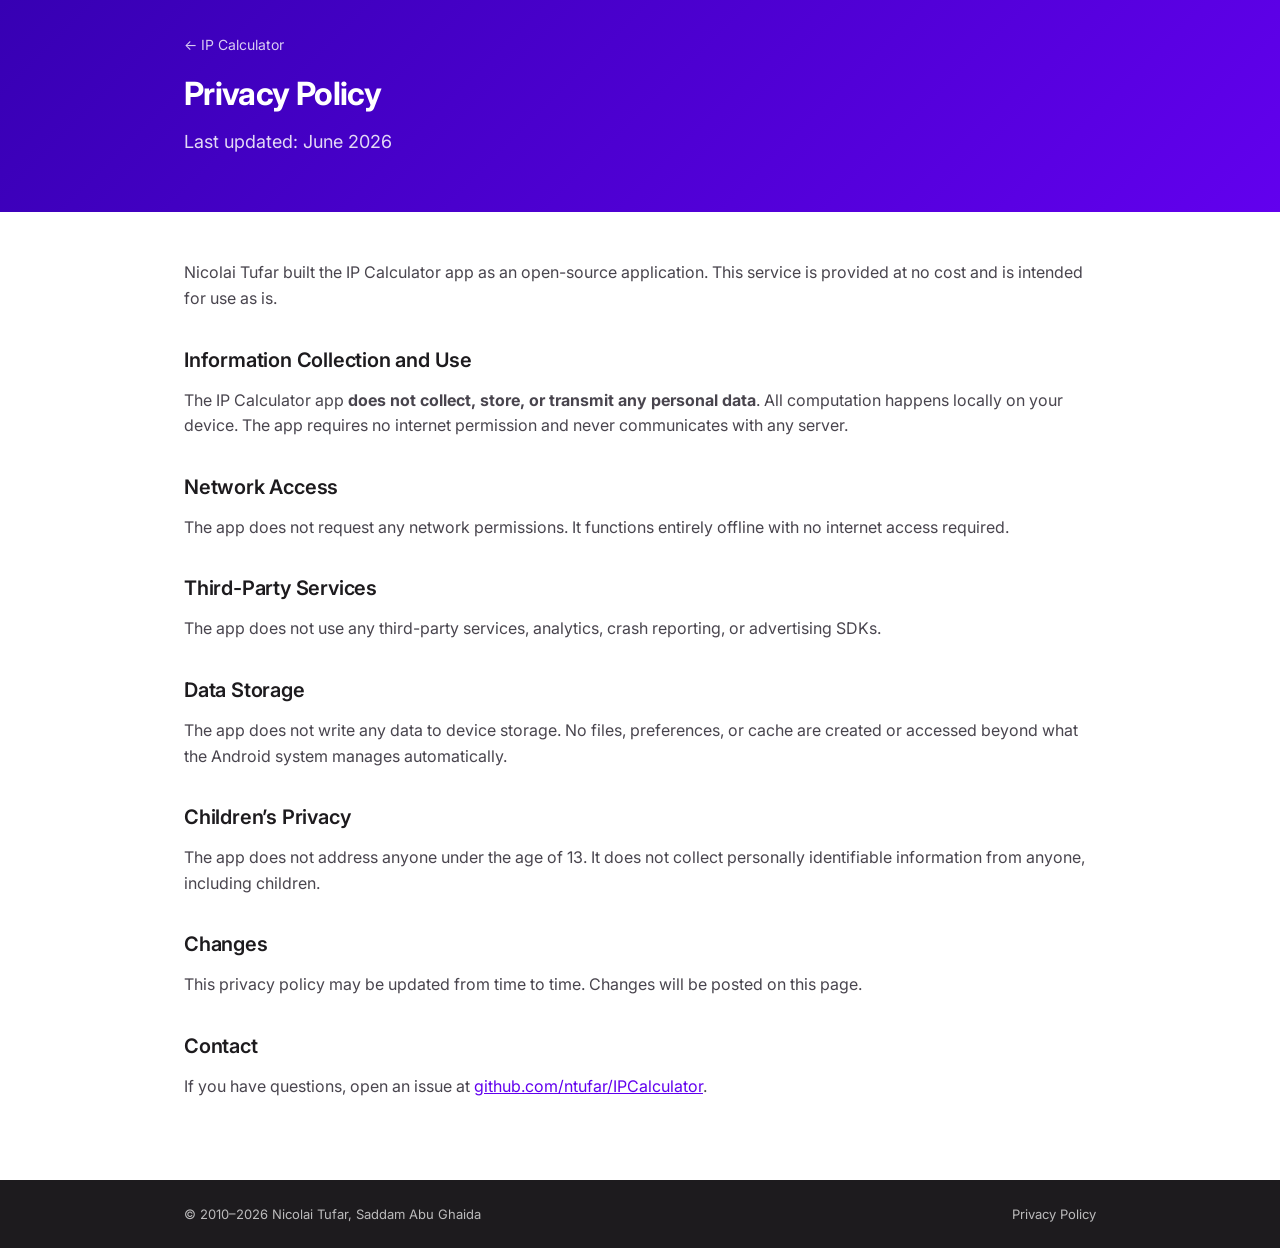
==== site/privacy.html @ 9dd293ca "Add landing page, privacy policy, and GitHub Pages CI/CD - Create site/ with index.html landing page" ====
<!DOCTYPE html>
<html lang="en">
<head>
    <meta charset="UTF-8" />
    <meta name="viewport" content="width=device-width, initial-scale=1.0" />
    <title>Privacy Policy &middot; IP Calculator for Android</title>
    <link rel="stylesheet" href="css/style.css" />
    <link rel="preconnect" href="https://fonts.googleapis.com" />
    <link rel="preconnect" href="https://fonts.gstatic.com" crossorigin />
    <link href="https://fonts.googleapis.com/css2?family=Inter:wght@400;500;600;700&display=swap" rel="stylesheet" />
</head>
<body>
    <header class="subpage">
        <div class="container">
            <a href="index.html" class="back">&larr; IP Calculator</a>
            <h1>Privacy Policy</h1>
            <p class="subtitle">Last updated: June 2026</p>
        </div>
    </header>

    <main>
        <section class="content">
            <div class="container prose">
                <p>Nicolai Tufar built the IP Calculator app as an open-source application. This service is provided at no cost and is intended for use as is.</p>

                <h2>Information Collection and Use</h2>
                <p>The IP Calculator app <strong>does not collect, store, or transmit any personal data</strong>. All computation happens locally on your device. The app requires no internet permission and never communicates with any server.</p>

                <h2>Network Access</h2>
                <p>The app does not request any network permissions. It functions entirely offline with no internet access required.</p>

                <h2>Third-Party Services</h2>
                <p>The app does not use any third-party services, analytics, crash reporting, or advertising SDKs.</p>

                <h2>Data Storage</h2>
                <p>The app does not write any data to device storage. No files, preferences, or cache are created or accessed beyond what the Android system manages automatically.</p>

                <h2>Children&rsquo;s Privacy</h2>
                <p>The app does not address anyone under the age of 13. It does not collect personally identifiable information from anyone, including children.</p>

                <h2>Changes</h2>
                <p>This privacy policy may be updated from time to time. Changes will be posted on this page.</p>

                <h2>Contact</h2>
                <p>If you have questions, open an issue at <a href="https://github.com/ntufar/IPCalculator">github.com/ntufar/IPCalculator</a>.</p>
            </div>
        </section>
    </main>

    <footer>
        <div class="container">
            <p>&copy; 2010&ndash;2026 Nicolai Tufar, Saddam Abu Ghaida</p>
            <nav>
                <a href="privacy.html">Privacy Policy</a>
            </nav>
        </div>
    </footer>
</body>
</html>
---- site/css/style.css ----
*,
*::before,
*::after {
    box-sizing: border-box;
    margin: 0;
    padding: 0;
}

:root {
    --purple-700: #3700b3;
    --purple-500: #6200ee;
    --purple-200: #bb86fc;
    --surface: #f5f0ff;
    --on-surface: #1d1b1e;
    --on-surface-variant: #49454e;
    --outline-variant: #cbc4cf;
    --white: #fff;
}

body {
    font-family: 'Inter', -apple-system, BlinkMacSystemFont, 'Segoe UI', Roboto, sans-serif;
    color: var(--on-surface);
    background: var(--white);
    line-height: 1.6;
}

.container {
    max-width: 960px;
    margin: 0 auto;
    padding: 0 24px;
}

/* Header */

header {
    background: linear-gradient(135deg, var(--purple-700), var(--purple-500));
    color: var(--white);
    padding: 72px 0 64px;
    text-align: center;
}

header.subpage {
    padding: 32px 0;
    text-align: left;
}

header h1 {
    font-size: 3rem;
    font-weight: 700;
    letter-spacing: -0.02em;
    margin-bottom: 8px;
}

.subpage h1 {
    font-size: 2rem;
}

.subtitle {
    font-size: 1.125rem;
    opacity: 0.85;
    margin-bottom: 24px;
}

.back {
    display: inline-block;
    color: var(--white);
    text-decoration: none;
    font-size: 0.875rem;
    opacity: 0.8;
    margin-bottom: 12px;
}

.back:hover {
    opacity: 1;
}

.play-badge img {
    height: 60px;
    filter: drop-shadow(0 2px 8px rgba(0,0,0,0.2));
}

/* Sections */

section {
    padding: 64px 0;
}

section h2 {
    font-size: 1.5rem;
    font-weight: 600;
    letter-spacing: -0.01em;
    margin-bottom: 24px;
    text-align: center;
}

.features {
    background: var(--surface);
}

.grid {
    display: grid;
    grid-template-columns: repeat(auto-fill, minmax(260px, 1fr));
    gap: 16px;
}

.card {
    background: var(--white);
    border: 1px solid var(--outline-variant);
    border-radius: 16px;
    padding: 24px;
    transition: box-shadow 0.2s, transform 0.2s;
}

.card:hover {
    box-shadow: 0 4px 20px rgba(98, 0, 238, 0.08);
    transform: translateY(-2px);
}

.card h3 {
    font-size: 1rem;
    font-weight: 600;
    margin-bottom: 8px;
}

.card p {
    font-size: 0.875rem;
    color: var(--on-surface-variant);
    line-height: 1.5;
}

.icon {
    width: 32px;
    height: 32px;
    margin-bottom: 16px;
    background: var(--purple-200);
    border-radius: 8px;
}

/* Screenshot */

.screenshot {
    text-align: center;
}

.screenshot p {
    max-width: 540px;
    margin: 0 auto 32px;
    color: var(--on-surface-variant);
}

.phone-frame {
    max-width: 320px;
    margin: 0 auto;
}

.phone-frame img {
    width: 100%;
    border-radius: 24px;
    box-shadow: 0 8px 40px rgba(0,0,0,0.12);
}

.placeholder-box {
    width: 100%;
    aspect-ratio: 9 / 19;
    background: var(--surface);
    border: 2px dashed var(--outline-variant);
    border-radius: 24px;
    display: flex;
    align-items: center;
    justify-content: center;
    color: var(--on-surface-variant);
    font-size: 0.875rem;
}

/* Open Source */

.open-source {
    background: var(--surface);
    text-align: center;
}

.open-source p {
    margin-bottom: 24px;
    color: var(--on-surface-variant);
}

.button {
    display: inline-block;
    background: var(--purple-500);
    color: var(--white);
    padding: 12px 32px;
    border-radius: 24px;
    text-decoration: none;
    font-weight: 600;
    font-size: 0.9375rem;
    transition: background 0.2s;
}

.button:hover {
    background: var(--purple-700);
}

/* Content page */

.content {
    padding: 48px 0 64px;
}

.prose h2 {
    text-align: left;
    font-size: 1.25rem;
    margin-top: 32px;
    margin-bottom: 12px;
}

.prose p {
    margin-bottom: 16px;
    color: var(--on-surface-variant);
}

.prose a {
    color: var(--purple-500);
}

/* Footer */

footer {
    background: #1d1b1e;
    color: rgba(255,255,255,0.7);
    padding: 24px 0;
    font-size: 0.8125rem;
}

footer .container {
    display: flex;
    justify-content: space-between;
    align-items: center;
    flex-wrap: wrap;
    gap: 8px;
}

footer a {
    color: rgba(255,255,255,0.7);
    text-decoration: none;
}

footer a:hover {
    color: var(--white);
}

nav {
    display: flex;
    gap: 16px;
}

/* Responsive */

@media (max-width: 640px) {
    header { padding: 48px 0 40px; }
    header h1 { font-size: 2rem; }
    .grid { grid-template-columns: 1fr; }
    section { padding: 40px 0; }
}
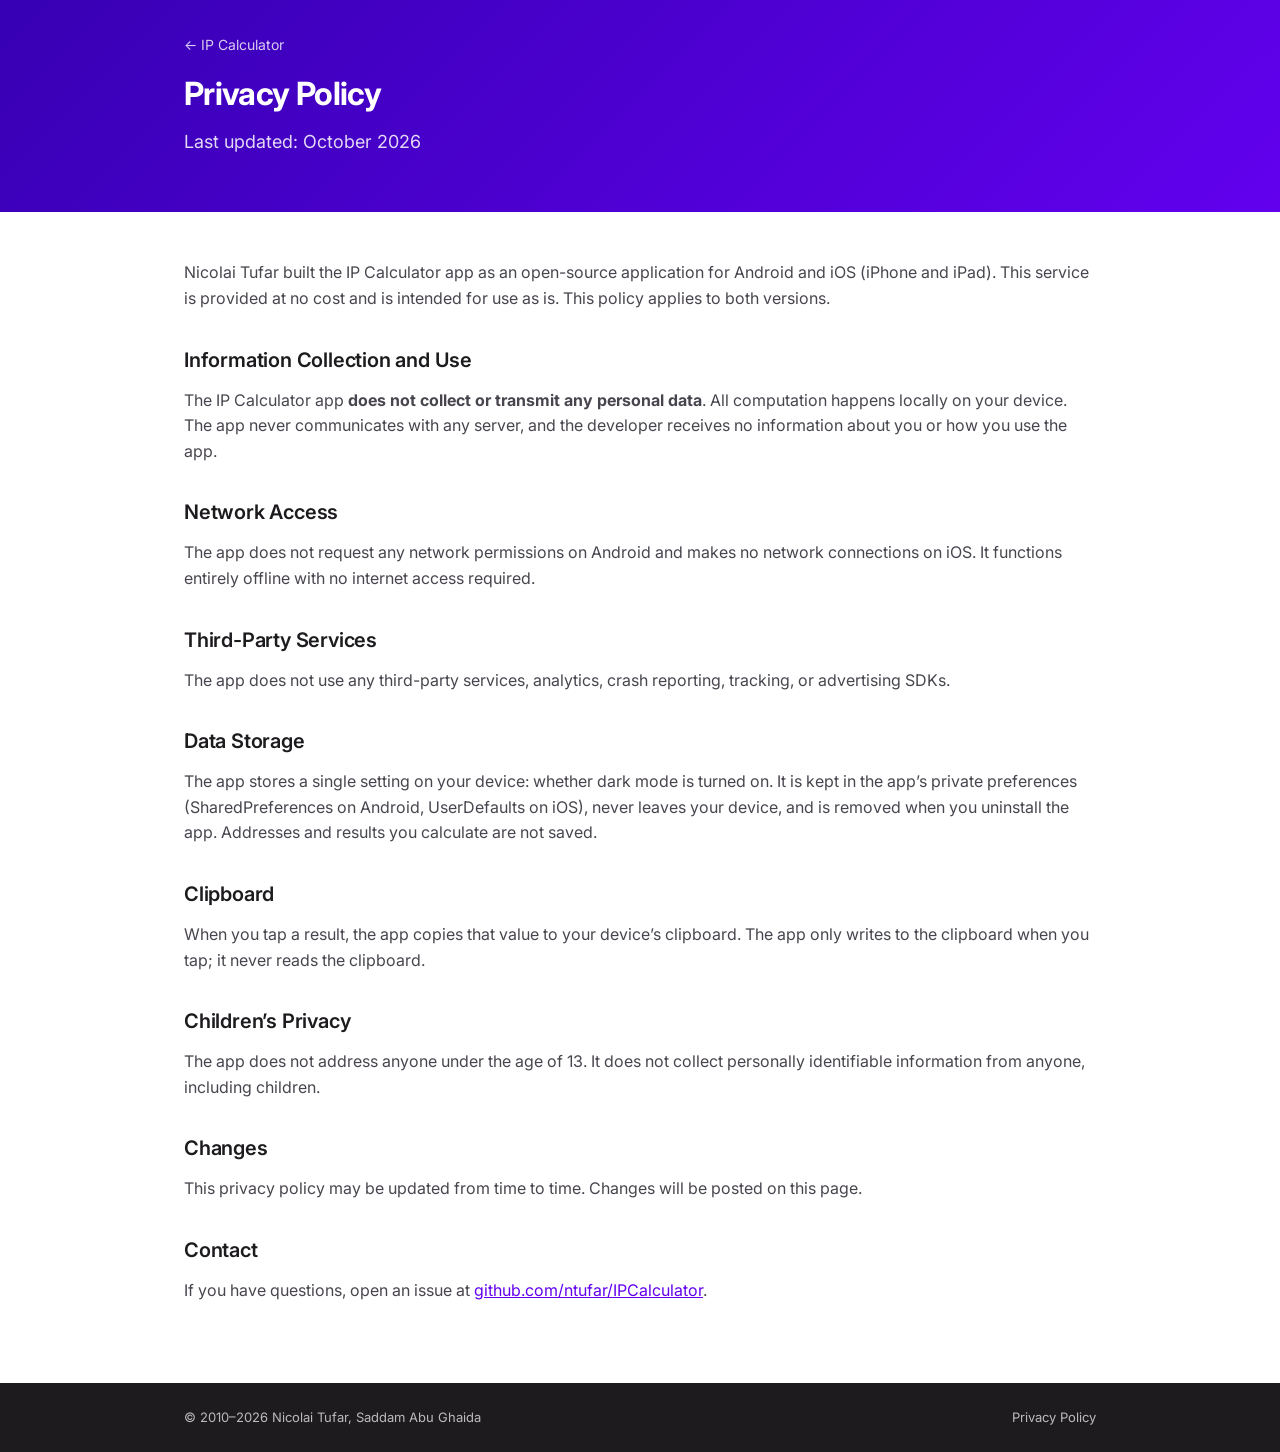
==== commit 3c1d925d: "Cover iOS in privacy policy, landing page and README Privacy policy now applies to Android and iOS a" ====
--- a/site/privacy.html
+++ b/site/privacy.html
@@ -3,7 +3,7 @@
 <head>
     <meta charset="UTF-8" />
     <meta name="viewport" content="width=device-width, initial-scale=1.0" />
-    <title>Privacy Policy &middot; IP Calculator for Android</title>
+    <title>Privacy Policy &middot; IP Calculator</title>
     <link rel="stylesheet" href="css/style.css" />
     <link rel="preconnect" href="https://fonts.googleapis.com" />
     <link rel="preconnect" href="https://fonts.gstatic.com" crossorigin />
@@ -14,26 +14,29 @@
         <div class="container">
             <a href="index.html" class="back">&larr; IP Calculator</a>
             <h1>Privacy Policy</h1>
-            <p class="subtitle">Last updated: June 2026</p>
+            <p class="subtitle">Last updated: October 2026</p>
         </div>
     </header>
 
     <main>
         <section class="content">
             <div class="container prose">
-                <p>Nicolai Tufar built the IP Calculator app as an open-source application. This service is provided at no cost and is intended for use as is.</p>
+                <p>Nicolai Tufar built the IP Calculator app as an open-source application for Android and iOS (iPhone and iPad). This service is provided at no cost and is intended for use as is. This policy applies to both versions.</p>
 
                 <h2>Information Collection and Use</h2>
-                <p>The IP Calculator app <strong>does not collect, store, or transmit any personal data</strong>. All computation happens locally on your device. The app requires no internet permission and never communicates with any server.</p>
+                <p>The IP Calculator app <strong>does not collect or transmit any personal data</strong>. All computation happens locally on your device. The app never communicates with any server, and the developer receives no information about you or how you use the app.</p>
 
                 <h2>Network Access</h2>
-                <p>The app does not request any network permissions. It functions entirely offline with no internet access required.</p>
+                <p>The app does not request any network permissions on Android and makes no network connections on iOS. It functions entirely offline with no internet access required.</p>
 
                 <h2>Third-Party Services</h2>
-                <p>The app does not use any third-party services, analytics, crash reporting, or advertising SDKs.</p>
+                <p>The app does not use any third-party services, analytics, crash reporting, tracking, or advertising SDKs.</p>
 
                 <h2>Data Storage</h2>
-                <p>The app does not write any data to device storage. No files, preferences, or cache are created or accessed beyond what the Android system manages automatically.</p>
+                <p>The app stores a single setting on your device: whether dark mode is turned on. It is kept in the app&rsquo;s private preferences (SharedPreferences on Android, UserDefaults on iOS), never leaves your device, and is removed when you uninstall the app. Addresses and results you calculate are not saved.</p>
+
+                <h2>Clipboard</h2>
+                <p>When you tap a result, the app copies that value to your device&rsquo;s clipboard. The app only writes to the clipboard when you tap; it never reads the clipboard.</p>
 
                 <h2>Children&rsquo;s Privacy</h2>
                 <p>The app does not address anyone under the age of 13. It does not collect personally identifiable information from anyone, including children.</p>
--- a/site/css/style.css
+++ b/site/css/style.css
@@ -79,6 +79,12 @@
     filter: drop-shadow(0 2px 8px rgba(0,0,0,0.2));
 }
 
+.store-note {
+    margin-top: 12px;
+    font-size: 0.875rem;
+    opacity: 0.8;
+}
+
 /* Sections */
 
 section {
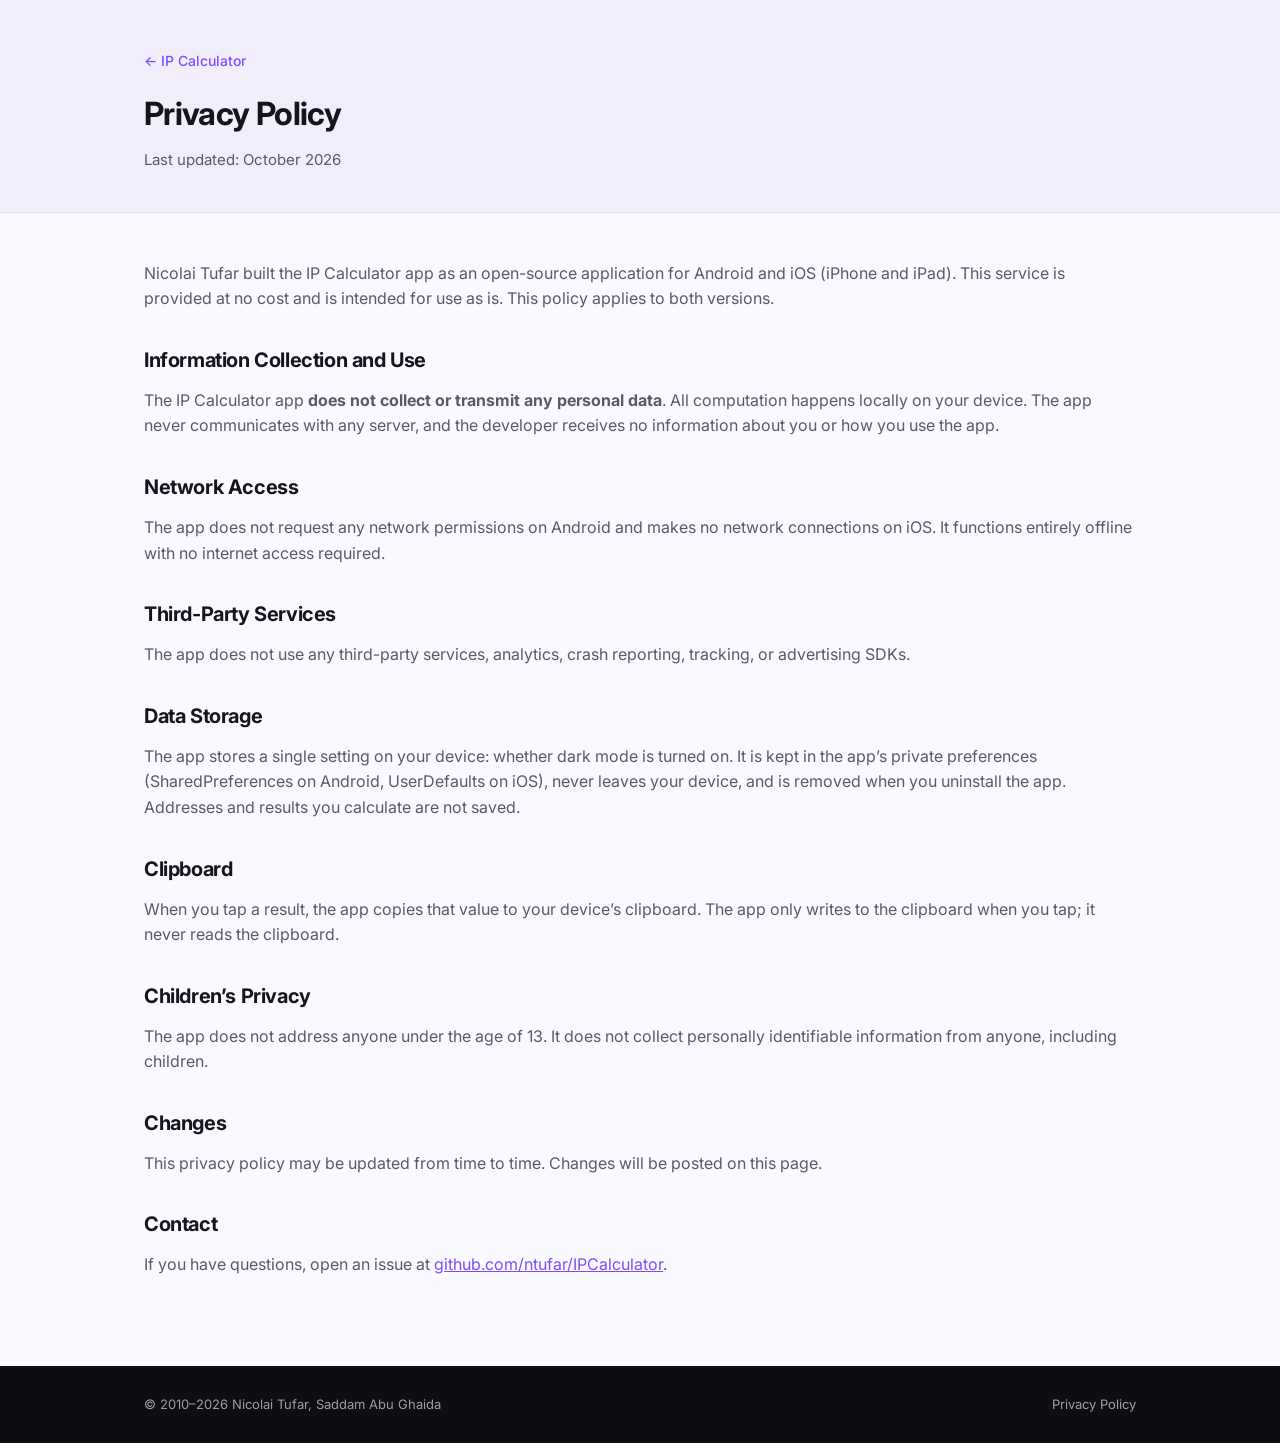
==== commit 3570d153: "Add web IP calculator to landing page Replace the phone screenshot with a live IPv4 calculator. The " ====
--- a/site/privacy.html
+++ b/site/privacy.html
@@ -50,7 +50,7 @@
         </section>
     </main>
 
-    <footer>
+    <footer class="site-footer">
         <div class="container">
             <p>&copy; 2010&ndash;2026 Nicolai Tufar, Saddam Abu Ghaida</p>
             <nav>
--- a/site/css/style.css
+++ b/site/css/style.css
@@ -7,119 +7,582 @@
 }
 
 :root {
-    --purple-700: #3700b3;
-    --purple-500: #6200ee;
-    --purple-200: #bb86fc;
-    --surface: #f5f0ff;
-    --on-surface: #1d1b1e;
-    --on-surface-variant: #49454e;
-    --outline-variant: #cbc4cf;
-    --white: #fff;
+    --accent: #7c4dff;
+    --accent-strong: #5b2ee0;
+    --accent-soft: rgba(124, 77, 255, 0.12);
+    --accent-glow: #b388ff;
+    --bg: #faf9ff;
+    --bg-elevated: #ffffff;
+    --bg-muted: #f1edfb;
+    --text: #17141d;
+    --text-muted: #5d5768;
+    --border: #e2dcec;
+    --shadow: 0 1px 2px rgba(23, 20, 29, 0.04), 0 12px 40px rgba(60, 30, 120, 0.10);
+    --ink: #0f0c14;
+    --ink-muted: #a9a2b8;
+    --mono: ui-monospace, 'SF Mono', Menlo, Consolas, 'Liberation Mono', monospace;
+    --radius: 20px;
+    --radius-sm: 12px;
+    color-scheme: light;
+}
+
+@media (prefers-color-scheme: dark) {
+    :root:not([data-theme="light"]) {
+        --accent: #b388ff;
+        --accent-strong: #9f6bff;
+        --accent-soft: rgba(179, 136, 255, 0.14);
+        --accent-glow: #d1b8ff;
+        --bg: #0d0b12;
+        --bg-elevated: #17141e;
+        --bg-muted: #1e1a27;
+        --text: #f1eef7;
+        --text-muted: #a59eb3;
+        --border: #2b2636;
+        --shadow: 0 1px 2px rgba(0, 0, 0, 0.4), 0 16px 48px rgba(0, 0, 0, 0.45);
+        --ink: #0a080e;
+        --ink-muted: #8a8398;
+        color-scheme: dark;
+    }
+}
+
+:root[data-theme="dark"] {
+    --accent: #b388ff;
+    --accent-strong: #9f6bff;
+    --accent-soft: rgba(179, 136, 255, 0.14);
+    --accent-glow: #d1b8ff;
+    --bg: #0d0b12;
+    --bg-elevated: #17141e;
+    --bg-muted: #1e1a27;
+    --text: #f1eef7;
+    --text-muted: #a59eb3;
+    --border: #2b2636;
+    --shadow: 0 1px 2px rgba(0, 0, 0, 0.4), 0 16px 48px rgba(0, 0, 0, 0.45);
+    --ink: #0a080e;
+    --ink-muted: #8a8398;
+    color-scheme: dark;
+}
+
+[hidden] {
+    display: none !important;
 }
 
 body {
     font-family: 'Inter', -apple-system, BlinkMacSystemFont, 'Segoe UI', Roboto, sans-serif;
-    color: var(--on-surface);
-    background: var(--white);
+    color: var(--text);
+    background: var(--bg);
     line-height: 1.6;
+    -webkit-font-smoothing: antialiased;
+}
+
+a {
+    color: var(--accent);
 }
 
 .container {
-    max-width: 960px;
+    max-width: 1040px;
     margin: 0 auto;
     padding: 0 24px;
 }
 
 /* Header */
 
-header {
-    background: linear-gradient(135deg, var(--purple-700), var(--purple-500));
-    color: var(--white);
-    padding: 72px 0 64px;
+.site-header {
+    position: sticky;
+    top: 0;
+    z-index: 10;
+    background: color-mix(in srgb, var(--bg) 80%, transparent);
+    backdrop-filter: saturate(180%) blur(14px);
+    -webkit-backdrop-filter: saturate(180%) blur(14px);
+    border-bottom: 1px solid var(--border);
+}
+
+.nav {
+    display: flex;
+    align-items: center;
+    justify-content: space-between;
+    height: 60px;
+}
+
+.brand {
+    font-weight: 700;
+    letter-spacing: -0.01em;
+    color: var(--text);
+    text-decoration: none;
+}
+
+.brand::before {
+    content: '';
+    display: inline-block;
+    width: 8px;
+    height: 8px;
+    margin-right: 8px;
+    border-radius: 50%;
+    background: var(--accent);
+    box-shadow: 0 0 12px var(--accent);
+    vertical-align: middle;
+}
+
+.nav-links {
+    display: flex;
+    gap: 24px;
+}
+
+.nav-links a {
+    font-size: 0.875rem;
+    color: var(--text-muted);
+    text-decoration: none;
+    transition: color 0.2s;
+}
+
+.nav-links a:hover {
+    color: var(--text);
+}
+
+/* Hero */
+
+.hero {
+    position: relative;
+    overflow: hidden;
+    padding: 96px 0 72px;
     text-align: center;
-}
-
-header.subpage {
-    padding: 32px 0;
+    background:
+        radial-gradient(60% 60% at 50% 0%, var(--accent-soft), transparent 70%),
+        var(--bg);
+}
+
+.hero::after {
+    content: '';
+    position: absolute;
+    left: 50%;
+    top: 0;
+    width: 900px;
+    height: 900px;
+    transform: translate(-50%, -62%);
+    background: radial-gradient(closest-side, var(--accent-soft), transparent);
+    pointer-events: none;
+}
+
+.hero > .container {
+    position: relative;
+    z-index: 1;
+}
+
+.eyebrow {
+    display: inline-block;
+    font-size: 0.8125rem;
+    font-weight: 600;
+    letter-spacing: 0.08em;
+    text-transform: uppercase;
+    color: var(--accent);
+    padding: 6px 14px;
+    border-radius: 999px;
+    background: var(--accent-soft);
+    margin-bottom: 24px;
+}
+
+.hero h1 {
+    font-size: clamp(2.25rem, 6vw, 3.75rem);
+    font-weight: 700;
+    letter-spacing: -0.03em;
+    line-height: 1.08;
+    margin-bottom: 20px;
+}
+
+.accent {
+    background: linear-gradient(120deg, var(--accent), var(--accent-glow));
+    -webkit-background-clip: text;
+    background-clip: text;
+    color: transparent;
+}
+
+.lead {
+    max-width: 560px;
+    margin: 0 auto 32px;
+    font-size: 1.125rem;
+    color: var(--text-muted);
+}
+
+.hero-actions {
+    display: flex;
+    flex-wrap: wrap;
+    justify-content: center;
+    gap: 12px;
+}
+
+/* Buttons */
+
+.button {
+    display: inline-block;
+    background: var(--accent-strong);
+    color: #fff;
+    padding: 12px 26px;
+    border-radius: 999px;
+    border: 1px solid transparent;
+    text-decoration: none;
+    font-weight: 600;
+    font-size: 0.9375rem;
+    transition: background 0.2s, transform 0.2s, box-shadow 0.2s;
+    box-shadow: 0 6px 20px -6px var(--accent);
+}
+
+.button:hover {
+    transform: translateY(-1px);
+    box-shadow: 0 10px 26px -6px var(--accent);
+}
+
+.button.ghost {
+    background: transparent;
+    color: var(--text);
+    border-color: var(--border);
+    box-shadow: none;
+}
+
+.button.ghost:hover {
+    border-color: var(--accent);
+    color: var(--accent);
+}
+
+.button.ghost.dark {
+    color: #fff;
+    border-color: rgba(255, 255, 255, 0.25);
+}
+
+.button.ghost.dark:hover {
+    color: var(--accent-glow);
+    border-color: var(--accent-glow);
+}
+
+/* Calculator */
+
+.calculator {
+    padding: 8px 0 88px;
+}
+
+.calc-card {
+    max-width: 760px;
+    margin: 0 auto;
+    padding: 32px;
+    background: var(--bg-elevated);
+    border: 1px solid var(--border);
+    border-radius: var(--radius);
+    box-shadow: var(--shadow);
+}
+
+.field-label {
+    display: block;
+    font-size: 0.8125rem;
+    font-weight: 600;
+    letter-spacing: 0.04em;
+    text-transform: uppercase;
+    color: var(--text-muted);
+    margin-bottom: 14px;
+}
+
+.ip-row {
+    display: flex;
+    align-items: center;
+    gap: 6px;
+}
+
+.octet,
+.prefix {
+    font-family: var(--mono);
+    font-size: 1.5rem;
+    font-weight: 600;
+    text-align: center;
+    color: var(--text);
+    background: var(--bg-muted);
+    border: 1px solid transparent;
+    border-radius: var(--radius-sm);
+    height: 60px;
+    min-width: 0;
+    outline: none;
+    transition: border-color 0.2s, box-shadow 0.2s, background 0.2s;
+    -moz-appearance: textfield;
+}
+
+.octet {
+    flex: 1 1 0;
+    max-width: 96px;
+    padding: 0 4px;
+}
+
+.prefix {
+    flex: 0 0 96px;
+    padding: 0 4px;
+    color: var(--accent);
+}
+
+.prefix::-webkit-outer-spin-button,
+.prefix::-webkit-inner-spin-button {
+    -webkit-appearance: none;
+    margin: 0;
+}
+
+.octet:focus,
+.prefix:focus {
+    border-color: var(--accent);
+    background: var(--bg-elevated);
+    box-shadow: 0 0 0 4px var(--accent-soft);
+}
+
+.octet[aria-invalid="true"],
+.prefix[aria-invalid="true"] {
+    border-color: #e5484d;
+    color: #e5484d;
+}
+
+.sep {
+    font-family: var(--mono);
+    font-size: 1.5rem;
+    color: var(--ink-muted);
+    flex: 0 0 auto;
+    width: 8px;
+    text-align: center;
+}
+
+.sep.slash {
+    width: 14px;
+    color: var(--accent);
+}
+
+.range {
+    -webkit-appearance: none;
+    appearance: none;
+    width: 100%;
+    height: 6px;
+    margin-top: 24px;
+    border-radius: 999px;
+    background: linear-gradient(to right, var(--accent) 0%, var(--accent) var(--fill, 75%), var(--bg-muted) var(--fill, 75%));
+    outline: none;
+    cursor: pointer;
+}
+
+.range::-webkit-slider-thumb {
+    -webkit-appearance: none;
+    width: 22px;
+    height: 22px;
+    border-radius: 50%;
+    background: var(--bg-elevated);
+    border: 2px solid var(--accent);
+    box-shadow: 0 2px 8px rgba(0, 0, 0, 0.2);
+}
+
+.range::-moz-range-thumb {
+    width: 20px;
+    height: 20px;
+    border-radius: 50%;
+    background: var(--bg-elevated);
+    border: 2px solid var(--accent);
+}
+
+.range-scale {
+    display: flex;
+    justify-content: space-between;
+    margin-top: 8px;
+    font-family: var(--mono);
+    font-size: 0.75rem;
+    color: var(--ink-muted);
+}
+
+.error {
+    margin-top: 16px;
+    padding: 10px 14px;
+    border-radius: var(--radius-sm);
+    background: rgba(229, 72, 77, 0.1);
+    color: #e5484d;
+    font-size: 0.875rem;
+}
+
+.network {
+    display: flex;
+    align-items: center;
+    justify-content: space-between;
+    gap: 16px;
+    margin-top: 32px;
+    padding: 20px 24px;
+    border-radius: var(--radius-sm);
+    background: linear-gradient(135deg, var(--accent-strong), var(--accent));
+    color: #fff;
+    box-shadow: 0 10px 30px -12px var(--accent);
+}
+
+.network-label {
+    font-size: 0.8125rem;
+    font-weight: 600;
+    letter-spacing: 0.06em;
+    text-transform: uppercase;
+    opacity: 0.85;
+}
+
+.network-value {
+    font-family: var(--mono);
+    font-size: clamp(1.25rem, 4vw, 1.75rem);
+    font-weight: 600;
+    color: #fff;
+    background: none;
+    border: 0;
+    cursor: pointer;
+    padding: 4px 8px;
+    border-radius: 8px;
+    transition: background 0.2s;
+}
+
+.network-value:hover,
+.network-value:focus-visible {
+    background: rgba(255, 255, 255, 0.16);
+    outline: none;
+}
+
+.results {
+    display: grid;
+    grid-template-columns: repeat(2, minmax(0, 1fr));
+    gap: 12px;
+    margin-top: 12px;
+}
+
+.result {
+    display: flex;
+    flex-direction: column;
+    align-items: flex-start;
+    gap: 6px;
+    min-width: 0;
+    padding: 16px 18px;
     text-align: left;
-}
-
-header h1 {
-    font-size: 3rem;
+    font: inherit;
+    color: inherit;
+    background: var(--bg-muted);
+    border: 1px solid transparent;
+    border-radius: var(--radius-sm);
+    cursor: pointer;
+    transition: border-color 0.2s, background 0.2s, transform 0.1s;
+}
+
+.result:hover {
+    border-color: var(--accent);
+}
+
+.result:active {
+    transform: scale(0.99);
+}
+
+.result:focus-visible {
+    outline: 2px solid var(--accent);
+    outline-offset: 2px;
+}
+
+.result.wide {
+    grid-column: 1 / -1;
+}
+
+.result-label {
+    font-size: 0.75rem;
+    font-weight: 600;
+    letter-spacing: 0.06em;
+    text-transform: uppercase;
+    color: var(--text-muted);
+}
+
+.result-value {
+    font-family: var(--mono);
+    font-size: 0.9375rem;
+    font-weight: 500;
+    color: var(--text);
+    overflow-wrap: anywhere;
+}
+
+.result.wide .result-value {
+    font-size: 0.8125rem;
+    white-space: nowrap;
+    overflow-x: auto;
+    width: 100%;
+}
+
+.hint {
+    margin-top: 16px;
+    text-align: center;
+    font-size: 0.8125rem;
+    color: var(--ink-muted);
+}
+
+.toast {
+    position: fixed;
+    left: 50%;
+    bottom: 32px;
+    transform: translateX(-50%);
+    padding: 10px 18px;
+    border-radius: 999px;
+    background: var(--ink);
+    color: #fff;
+    font-size: 0.875rem;
+    font-weight: 500;
+    box-shadow: var(--shadow);
+    z-index: 20;
+    animation: toast-in 0.2s ease-out;
+}
+
+@keyframes toast-in {
+    from { opacity: 0; transform: translate(-50%, 8px); }
+    to { opacity: 1; transform: translate(-50%, 0); }
+}
+
+/* Sections */
+
+section {
+    padding: 88px 0;
+}
+
+section h2 {
+    font-size: 1.75rem;
     font-weight: 700;
     letter-spacing: -0.02em;
-    margin-bottom: 8px;
-}
-
-.subpage h1 {
-    font-size: 2rem;
-}
-
-.subtitle {
-    font-size: 1.125rem;
-    opacity: 0.85;
-    margin-bottom: 24px;
-}
-
-.back {
-    display: inline-block;
-    color: var(--white);
-    text-decoration: none;
-    font-size: 0.875rem;
-    opacity: 0.8;
     margin-bottom: 12px;
-}
-
-.back:hover {
-    opacity: 1;
-}
-
-.play-badge img {
-    height: 60px;
-    filter: drop-shadow(0 2px 8px rgba(0,0,0,0.2));
-}
-
-.store-note {
-    margin-top: 12px;
-    font-size: 0.875rem;
-    opacity: 0.8;
-}
-
-/* Sections */
-
-section {
-    padding: 64px 0;
-}
-
-section h2 {
-    font-size: 1.5rem;
-    font-weight: 600;
-    letter-spacing: -0.01em;
-    margin-bottom: 24px;
     text-align: center;
 }
 
+.section-lead {
+    max-width: 560px;
+    margin: 0 auto 36px;
+    text-align: center;
+    color: var(--text-muted);
+}
+
+/* Features */
+
 .features {
-    background: var(--surface);
+    background: var(--bg-muted);
 }
 
 .grid {
     display: grid;
-    grid-template-columns: repeat(auto-fill, minmax(260px, 1fr));
+    grid-template-columns: repeat(auto-fill, minmax(240px, 1fr));
     gap: 16px;
 }
 
 .card {
-    background: var(--white);
-    border: 1px solid var(--outline-variant);
-    border-radius: 16px;
-    padding: 24px;
-    transition: box-shadow 0.2s, transform 0.2s;
+    position: relative;
+    padding: 28px 24px 24px;
+    background: var(--bg-elevated);
+    border: 1px solid var(--border);
+    border-radius: var(--radius);
+    transition: transform 0.2s, box-shadow 0.2s, border-color 0.2s;
+}
+
+.card::before {
+    content: '';
+    position: absolute;
+    top: 0;
+    left: 24px;
+    width: 32px;
+    height: 3px;
+    border-radius: 0 0 3px 3px;
+    background: var(--accent);
 }
 
 .card:hover {
-    box-shadow: 0 4px 20px rgba(98, 0, 238, 0.08);
     transform: translateY(-2px);
+    border-color: var(--accent);
+    box-shadow: 0 12px 32px -12px var(--accent-soft);
 }
 
 .card h3 {
@@ -130,86 +593,87 @@
 
 .card p {
     font-size: 0.875rem;
-    color: var(--on-surface-variant);
-    line-height: 1.5;
-}
-
-.icon {
-    width: 32px;
-    height: 32px;
-    margin-bottom: 16px;
-    background: var(--purple-200);
-    border-radius: 8px;
-}
-
-/* Screenshot */
-
-.screenshot {
+    color: var(--text-muted);
+    line-height: 1.55;
+}
+
+/* Apps */
+
+.apps {
     text-align: center;
 }
 
-.screenshot p {
-    max-width: 540px;
-    margin: 0 auto 32px;
-    color: var(--on-surface-variant);
-}
-
-.phone-frame {
-    max-width: 320px;
-    margin: 0 auto;
-}
-
-.phone-frame img {
-    width: 100%;
-    border-radius: 24px;
-    box-shadow: 0 8px 40px rgba(0,0,0,0.12);
-}
-
-.placeholder-box {
-    width: 100%;
-    aspect-ratio: 9 / 19;
-    background: var(--surface);
-    border: 2px dashed var(--outline-variant);
-    border-radius: 24px;
-    display: flex;
+.store-badges {
+    display: flex;
+    flex-wrap: wrap;
     align-items: center;
     justify-content: center;
-    color: var(--on-surface-variant);
+    gap: 16px;
+}
+
+.store-link {
+    display: block;
+    transition: transform 0.2s, opacity 0.2s;
+}
+
+.store-link:hover {
+    transform: translateY(-2px);
+    opacity: 0.9;
+}
+
+.store-link img {
+    display: block;
+    height: 60px;
+    width: auto;
+}
+
+/* Open source */
+
+.open-source {
+    background: var(--ink);
+    color: #fff;
+    text-align: center;
+}
+
+.open-source h2 {
+    color: #fff;
+}
+
+.open-source .section-lead {
+    color: var(--ink-muted);
+}
+
+/* Content page (privacy) */
+
+header.subpage {
+    padding: 48px 0 40px;
+    background: var(--bg-muted);
+    border-bottom: 1px solid var(--border);
+}
+
+.subpage h1 {
+    font-size: 2rem;
+    font-weight: 700;
+    letter-spacing: -0.02em;
+    margin-bottom: 8px;
+}
+
+.subtitle {
+    color: var(--text-muted);
+    font-size: 0.9375rem;
+}
+
+.back {
+    display: inline-block;
+    color: var(--accent);
+    text-decoration: none;
     font-size: 0.875rem;
-}
-
-/* Open Source */
-
-.open-source {
-    background: var(--surface);
-    text-align: center;
-}
-
-.open-source p {
-    margin-bottom: 24px;
-    color: var(--on-surface-variant);
-}
-
-.button {
-    display: inline-block;
-    background: var(--purple-500);
-    color: var(--white);
-    padding: 12px 32px;
-    border-radius: 24px;
-    text-decoration: none;
-    font-weight: 600;
-    font-size: 0.9375rem;
-    transition: background 0.2s;
-}
-
-.button:hover {
-    background: var(--purple-700);
-}
-
-/* Content page */
+    font-weight: 500;
+    margin-bottom: 16px;
+}
 
 .content {
-    padding: 48px 0 64px;
+    padding: 48px 0 72px;
 }
 
 .prose h2 {
@@ -221,23 +685,23 @@
 
 .prose p {
     margin-bottom: 16px;
-    color: var(--on-surface-variant);
+    color: var(--text-muted);
 }
 
 .prose a {
-    color: var(--purple-500);
+    color: var(--accent);
 }
 
 /* Footer */
 
-footer {
-    background: #1d1b1e;
-    color: rgba(255,255,255,0.7);
-    padding: 24px 0;
+.site-footer {
+    background: var(--ink);
+    color: rgba(255, 255, 255, 0.6);
+    padding: 28px 0;
     font-size: 0.8125rem;
 }
 
-footer .container {
+.site-footer .container {
     display: flex;
     justify-content: space-between;
     align-items: center;
@@ -245,25 +709,81 @@
     gap: 8px;
 }
 
-footer a {
-    color: rgba(255,255,255,0.7);
+.site-footer a {
+    color: rgba(255, 255, 255, 0.6);
     text-decoration: none;
 }
 
-footer a:hover {
-    color: var(--white);
-}
-
-nav {
+.site-footer a:hover {
+    color: #fff;
+}
+
+footer nav {
     display: flex;
     gap: 16px;
 }
 
 /* Responsive */
 
-@media (max-width: 640px) {
-    header { padding: 48px 0 40px; }
-    header h1 { font-size: 2rem; }
-    .grid { grid-template-columns: 1fr; }
-    section { padding: 40px 0; }
-}
+@media (max-width: 720px) {
+    .hero {
+        padding: 64px 0 48px;
+    }
+
+    .results {
+        grid-template-columns: 1fr;
+    }
+
+    section {
+        padding: 64px 0;
+    }
+}
+
+@media (max-width: 560px) {
+    .nav-links a:not(:last-child) {
+        display: none;
+    }
+
+    .calc-card {
+        padding: 20px 12px;
+    }
+
+    .octet,
+    .prefix {
+        height: 52px;
+        font-size: 1.125rem;
+        padding: 0;
+    }
+
+    .sep {
+        font-size: 1.125rem;
+        width: 6px;
+    }
+
+    .sep.slash {
+        width: 10px;
+    }
+
+    .ip-row {
+        gap: 3px;
+    }
+
+    .prefix {
+        flex-basis: 68px;
+    }
+
+    .network {
+        flex-direction: column;
+        align-items: flex-start;
+        gap: 6px;
+    }
+}
+
+@media (prefers-reduced-motion: reduce) {
+    *,
+    *::before,
+    *::after {
+        transition: none !important;
+        animation: none !important;
+    }
+}
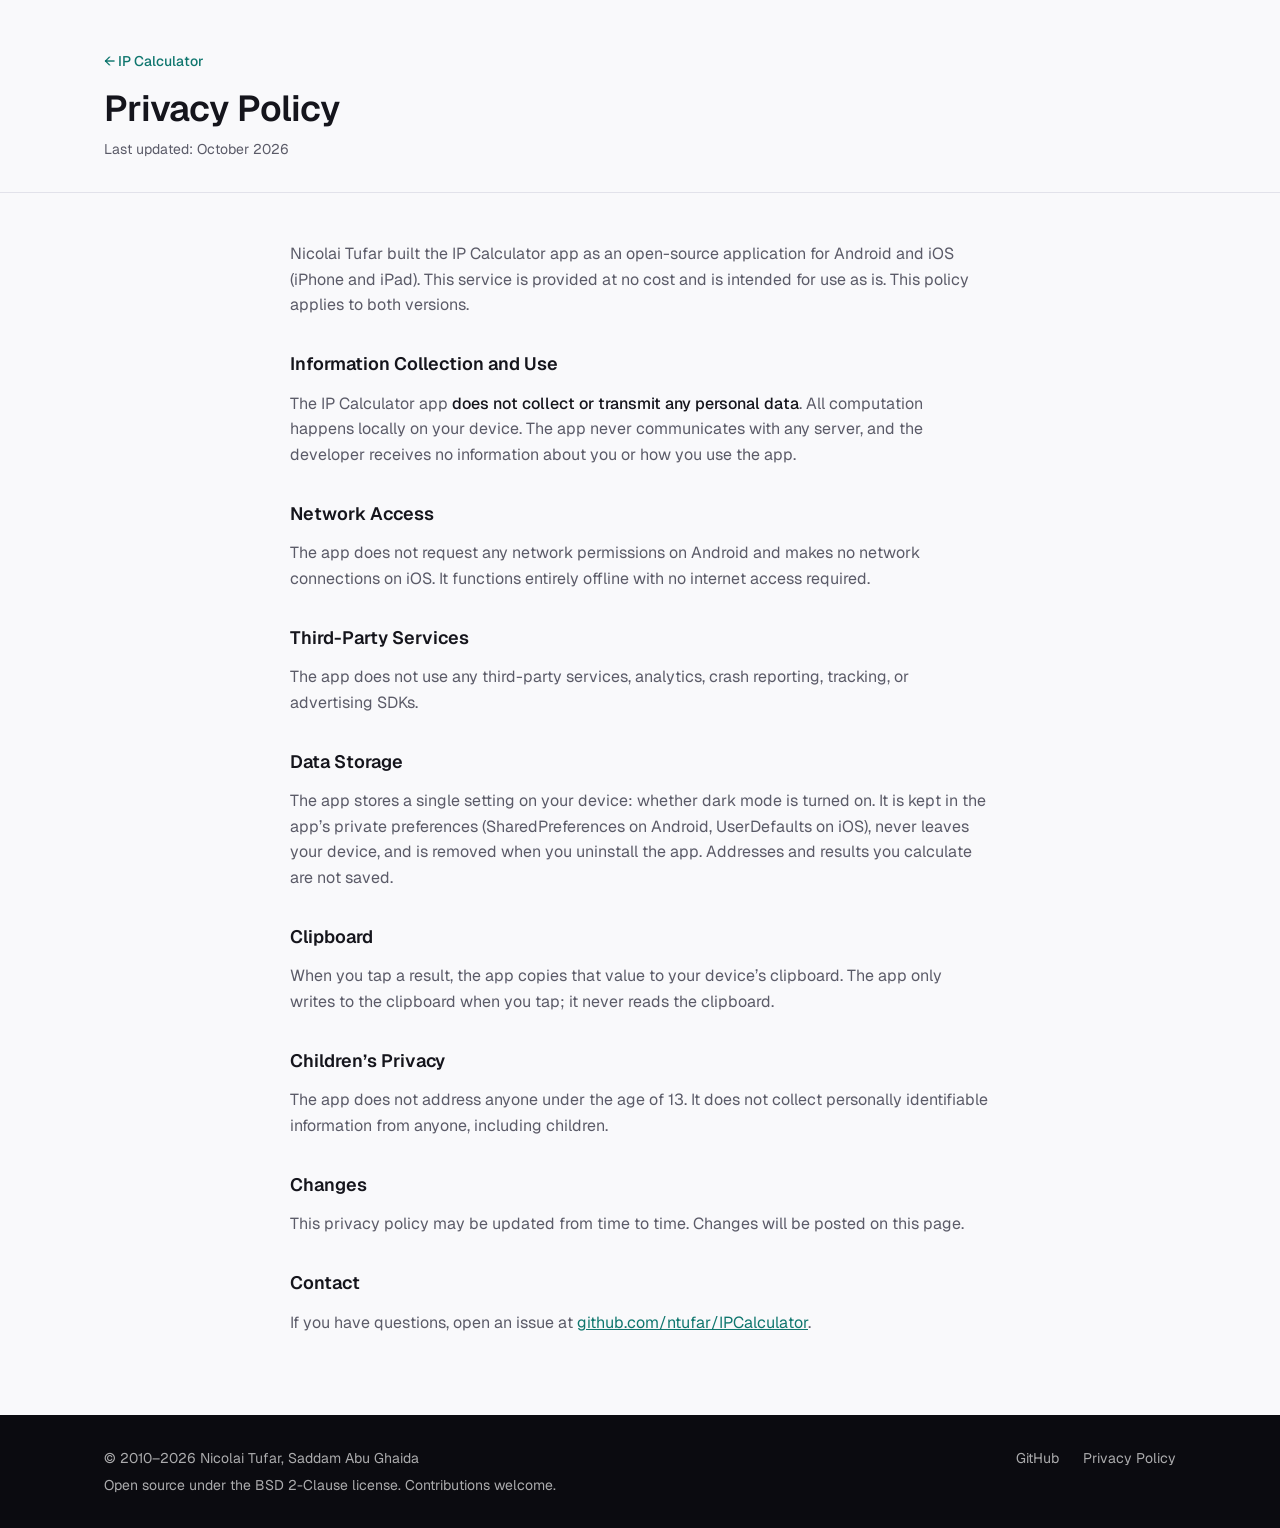
==== commit 8bf2faeb: "Redesign the website Move the calculator into the first view of the landing page. Use one teal accen" ====
--- a/site/privacy.html
+++ b/site/privacy.html
@@ -4,10 +4,12 @@
     <meta charset="UTF-8" />
     <meta name="viewport" content="width=device-width, initial-scale=1.0" />
     <title>Privacy Policy &middot; IP Calculator</title>
+    <link rel="icon" type="image/png" sizes="64x64" href="favicon.png" />
+    <link rel="apple-touch-icon" sizes="180x180" href="apple-touch-icon.png" />
     <link rel="stylesheet" href="css/style.css" />
     <link rel="preconnect" href="https://fonts.googleapis.com" />
     <link rel="preconnect" href="https://fonts.gstatic.com" crossorigin />
-    <link href="https://fonts.googleapis.com/css2?family=Inter:wght@400;500;600;700&display=swap" rel="stylesheet" />
+    <link href="https://fonts.googleapis.com/css2?family=Geist:wght@400;500;600&family=Geist+Mono:wght@400;500&display=swap" rel="stylesheet" />
 </head>
 <body>
     <header class="subpage">
@@ -51,9 +53,13 @@
     </main>
 
     <footer class="site-footer">
-        <div class="container">
-            <p>&copy; 2010&ndash;2026 Nicolai Tufar, Saddam Abu Ghaida</p>
-            <nav>
+        <div class="container footer-inner">
+            <div>
+                <p>&copy; 2010&ndash;2026 Nicolai Tufar, Saddam Abu Ghaida</p>
+                <p>Open source under the BSD 2-Clause license. Contributions welcome.</p>
+            </div>
+            <nav class="footer-nav" aria-label="Footer">
+                <a href="https://github.com/ntufar/IPCalculator" target="_blank" rel="noopener">GitHub</a>
                 <a href="privacy.html">Privacy Policy</a>
             </nav>
         </div>
--- a/site/css/style.css
+++ b/site/css/style.css
@@ -6,60 +6,70 @@
     padding: 0;
 }
 
+/* Design tokens: color (light theme) */
 :root {
-    --accent: #7c4dff;
-    --accent-strong: #5b2ee0;
-    --accent-soft: rgba(124, 77, 255, 0.12);
-    --accent-glow: #b388ff;
-    --bg: #faf9ff;
+    --accent: #0f766e;
+    --accent-hover: #0b5e58;
+    --accent-soft: rgba(15, 118, 110, 0.12);
+    --on-accent: #ffffff;
+    --bg: #f9f9fb;
     --bg-elevated: #ffffff;
-    --bg-muted: #f1edfb;
-    --text: #17141d;
-    --text-muted: #5d5768;
-    --border: #e2dcec;
-    --shadow: 0 1px 2px rgba(23, 20, 29, 0.04), 0 12px 40px rgba(60, 30, 120, 0.10);
-    --ink: #0f0c14;
-    --ink-muted: #a9a2b8;
-    --mono: ui-monospace, 'SF Mono', Menlo, Consolas, 'Liberation Mono', monospace;
-    --radius: 20px;
-    --radius-sm: 12px;
+    --bg-muted: #f0f0f5;
+    --text: #15151c;
+    --text-muted: #5b5b68;
+    --ink-muted: #6e6e7c;
+    --border: #e2e2ea;
+    --danger: #d1343b;
+    --ink: #0b0b10;
+    --shadow: 0 1px 2px rgba(20, 20, 40, 0.04), 0 12px 32px rgba(40, 30, 90, 0.08);
     color-scheme: light;
-}
-
+
+    /* Design tokens: type */
+    --sans: 'Geist', -apple-system, BlinkMacSystemFont, 'Segoe UI', Roboto, sans-serif;
+    --mono: 'Geist Mono', ui-monospace, 'SF Mono', Menlo, Consolas, 'Liberation Mono', monospace;
+    --text-xs: 0.75rem;
+    --text-sm: 0.875rem;
+    --text-md: 1rem;
+    --text-lg: 1.125rem;
+    --text-xl: 1.5rem;
+    --text-2xl: 2.25rem;
+
+    /* Design tokens: spacing (4px base) */
+    --space-1: 4px;
+    --space-2: 8px;
+    --space-3: 12px;
+    --space-4: 16px;
+    --space-5: 24px;
+    --space-6: 32px;
+    --space-7: 48px;
+    --space-8: 64px;
+    --space-9: 88px;
+
+    /* Design tokens: radius */
+    --radius-sm: 10px;
+    --radius-lg: 16px;
+    --radius-pill: 999px;
+}
+
+/* Design tokens: color (dark theme) */
 @media (prefers-color-scheme: dark) {
-    :root:not([data-theme="light"]) {
-        --accent: #b388ff;
-        --accent-strong: #9f6bff;
-        --accent-soft: rgba(179, 136, 255, 0.14);
-        --accent-glow: #d1b8ff;
-        --bg: #0d0b12;
-        --bg-elevated: #17141e;
-        --bg-muted: #1e1a27;
-        --text: #f1eef7;
-        --text-muted: #a59eb3;
-        --border: #2b2636;
-        --shadow: 0 1px 2px rgba(0, 0, 0, 0.4), 0 16px 48px rgba(0, 0, 0, 0.45);
-        --ink: #0a080e;
-        --ink-muted: #8a8398;
+    :root {
+        --accent: #5eead4;
+        --accent-hover: #99f6e4;
+        --accent-soft: rgba(94, 234, 212, 0.16);
+        --on-accent: #0e0e12;
+        --bg: #0e0e12;
+        --bg-elevated: #17171e;
+        --bg-muted: #1f1f29;
+        --text: #eeeef3;
+        --text-muted: #a3a3b2;
+        --ink-muted: #8c8c9b;
+        --border: #2c2c38;
+        --danger: #ff7b80;
+        --ink: #08080b;
+        --shadow: 0 1px 2px rgba(0, 0, 0, 0.4), 0 16px 40px rgba(0, 0, 0, 0.4);
         color-scheme: dark;
     }
-}
-
-:root[data-theme="dark"] {
-    --accent: #b388ff;
-    --accent-strong: #9f6bff;
-    --accent-soft: rgba(179, 136, 255, 0.14);
-    --accent-glow: #d1b8ff;
-    --bg: #0d0b12;
-    --bg-elevated: #17141e;
-    --bg-muted: #1e1a27;
-    --text: #f1eef7;
-    --text-muted: #a59eb3;
-    --border: #2b2636;
-    --shadow: 0 1px 2px rgba(0, 0, 0, 0.4), 0 16px 48px rgba(0, 0, 0, 0.45);
-    --ink: #0a080e;
-    --ink-muted: #8a8398;
-    color-scheme: dark;
 }
 
 [hidden] {
@@ -67,10 +77,11 @@
 }
 
 body {
-    font-family: 'Inter', -apple-system, BlinkMacSystemFont, 'Segoe UI', Roboto, sans-serif;
+    font-family: var(--sans);
+    font-size: var(--text-md);
+    line-height: 1.6;
     color: var(--text);
     background: var(--bg);
-    line-height: 1.6;
     -webkit-font-smoothing: antialiased;
 }
 
@@ -78,10 +89,33 @@
     color: var(--accent);
 }
 
+:focus-visible {
+    outline: 2px solid var(--accent);
+    outline-offset: 3px;
+}
+
 .container {
-    max-width: 1040px;
+    max-width: 1120px;
     margin: 0 auto;
-    padding: 0 24px;
+    padding: 0 var(--space-5);
+}
+
+.skip-link {
+    position: absolute;
+    left: var(--space-4);
+    top: -48px;
+    z-index: 30;
+    padding: var(--space-2) var(--space-4);
+    border-radius: var(--radius-sm);
+    background: var(--accent);
+    color: var(--on-accent);
+    font-weight: 500;
+    text-decoration: none;
+    transition: top 0.2s;
+}
+
+.skip-link:focus {
+    top: var(--space-4);
 }
 
 /* Header */
@@ -90,9 +124,9 @@
     position: sticky;
     top: 0;
     z-index: 10;
-    background: color-mix(in srgb, var(--bg) 80%, transparent);
-    backdrop-filter: saturate(180%) blur(14px);
-    -webkit-backdrop-filter: saturate(180%) blur(14px);
+    background: color-mix(in srgb, var(--bg) 85%, transparent);
+    backdrop-filter: saturate(160%) blur(12px);
+    -webkit-backdrop-filter: saturate(160%) blur(12px);
     border-bottom: 1px solid var(--border);
 }
 
@@ -104,7 +138,10 @@
 }
 
 .brand {
-    font-weight: 700;
+    display: inline-flex;
+    align-items: center;
+    gap: var(--space-2);
+    font-weight: 600;
     letter-spacing: -0.01em;
     color: var(--text);
     text-decoration: none;
@@ -112,23 +149,19 @@
 
 .brand::before {
     content: '';
-    display: inline-block;
     width: 8px;
     height: 8px;
-    margin-right: 8px;
     border-radius: 50%;
     background: var(--accent);
-    box-shadow: 0 0 12px var(--accent);
-    vertical-align: middle;
 }
 
 .nav-links {
     display: flex;
-    gap: 24px;
+    gap: var(--space-5);
 }
 
 .nav-links a {
-    font-size: 0.875rem;
+    font-size: var(--text-sm);
     color: var(--text-muted);
     text-decoration: none;
     transition: color 0.2s;
@@ -138,144 +171,103 @@
     color: var(--text);
 }
 
-/* Hero */
-
-.hero {
-    position: relative;
-    overflow: hidden;
-    padding: 96px 0 72px;
-    text-align: center;
-    background:
-        radial-gradient(60% 60% at 50% 0%, var(--accent-soft), transparent 70%),
-        var(--bg);
-}
-
-.hero::after {
-    content: '';
-    position: absolute;
-    left: 50%;
-    top: 0;
-    width: 900px;
-    height: 900px;
-    transform: translate(-50%, -62%);
-    background: radial-gradient(closest-side, var(--accent-soft), transparent);
-    pointer-events: none;
-}
-
-.hero > .container {
-    position: relative;
-    z-index: 1;
+/* Intro: copy and calculator */
+
+.intro {
+    padding: var(--space-8) 0 var(--space-9);
+}
+
+.intro-grid {
+    display: grid;
+    grid-template-columns: minmax(0, 1fr) minmax(0, 440px);
+    align-items: center;
+    gap: var(--space-8);
 }
 
 .eyebrow {
-    display: inline-block;
-    font-size: 0.8125rem;
+    font-family: var(--mono);
+    font-size: var(--text-sm);
+    color: var(--accent);
+    margin-bottom: var(--space-4);
+}
+
+.intro h1 {
+    font-size: clamp(2.25rem, 4.4vw, 3.5rem);
     font-weight: 600;
-    letter-spacing: 0.08em;
-    text-transform: uppercase;
+    letter-spacing: -0.035em;
+    line-height: 1.05;
+    margin-bottom: var(--space-5);
+    text-wrap: balance;
+}
+
+.lead {
+    max-width: 44ch;
+    font-size: var(--text-lg);
+    color: var(--text-muted);
+    margin-bottom: var(--space-6);
+}
+
+.hero-actions {
+    display: flex;
+    flex-wrap: wrap;
+    align-items: center;
+    gap: var(--space-5);
+}
+
+.text-link {
+    font-size: var(--text-sm);
+    font-weight: 500;
+    color: var(--text);
+    text-decoration: none;
+    padding-bottom: 2px;
+    border-bottom: 1px solid var(--border);
+    transition: color 0.2s, border-color 0.2s;
+}
+
+.text-link:hover {
     color: var(--accent);
-    padding: 6px 14px;
-    border-radius: 999px;
-    background: var(--accent-soft);
-    margin-bottom: 24px;
-}
-
-.hero h1 {
-    font-size: clamp(2.25rem, 6vw, 3.75rem);
-    font-weight: 700;
-    letter-spacing: -0.03em;
-    line-height: 1.08;
-    margin-bottom: 20px;
-}
-
-.accent {
-    background: linear-gradient(120deg, var(--accent), var(--accent-glow));
-    -webkit-background-clip: text;
-    background-clip: text;
-    color: transparent;
-}
-
-.lead {
-    max-width: 560px;
-    margin: 0 auto 32px;
-    font-size: 1.125rem;
-    color: var(--text-muted);
-}
-
-.hero-actions {
-    display: flex;
-    flex-wrap: wrap;
-    justify-content: center;
-    gap: 12px;
+    border-color: var(--accent);
 }
 
 /* Buttons */
 
 .button {
     display: inline-block;
-    background: var(--accent-strong);
-    color: #fff;
-    padding: 12px 26px;
-    border-radius: 999px;
+    padding: 12px 22px;
     border: 1px solid transparent;
+    border-radius: var(--radius-pill);
+    background: var(--accent);
+    color: var(--on-accent);
+    font-size: 0.9375rem;
+    font-weight: 500;
     text-decoration: none;
-    font-weight: 600;
-    font-size: 0.9375rem;
-    transition: background 0.2s, transform 0.2s, box-shadow 0.2s;
-    box-shadow: 0 6px 20px -6px var(--accent);
+    transition: background 0.2s, transform 0.15s;
 }
 
 .button:hover {
-    transform: translateY(-1px);
-    box-shadow: 0 10px 26px -6px var(--accent);
-}
-
-.button.ghost {
-    background: transparent;
-    color: var(--text);
-    border-color: var(--border);
-    box-shadow: none;
-}
-
-.button.ghost:hover {
-    border-color: var(--accent);
-    color: var(--accent);
-}
-
-.button.ghost.dark {
-    color: #fff;
-    border-color: rgba(255, 255, 255, 0.25);
-}
-
-.button.ghost.dark:hover {
-    color: var(--accent-glow);
-    border-color: var(--accent-glow);
+    background: var(--accent-hover);
+}
+
+.button:active {
+    transform: scale(0.98);
 }
 
 /* Calculator */
 
-.calculator {
-    padding: 8px 0 88px;
-}
-
 .calc-card {
-    max-width: 760px;
-    margin: 0 auto;
-    padding: 32px;
+    padding: var(--space-5);
     background: var(--bg-elevated);
     border: 1px solid var(--border);
-    border-radius: var(--radius);
+    border-radius: var(--radius-lg);
     box-shadow: var(--shadow);
 }
 
 .field-label {
     display: block;
-    font-size: 0.8125rem;
-    font-weight: 600;
-    letter-spacing: 0.04em;
-    text-transform: uppercase;
+    font-size: var(--text-sm);
+    font-weight: 500;
     color: var(--text-muted);
-    margin-bottom: 14px;
+    margin-bottom: var(--space-3);
 }
 
 .ip-row {
@@ -287,14 +279,14 @@
 .octet,
 .prefix {
     font-family: var(--mono);
-    font-size: 1.5rem;
-    font-weight: 600;
+    font-size: 1.375rem;
+    font-weight: 500;
     text-align: center;
     color: var(--text);
     background: var(--bg-muted);
     border: 1px solid transparent;
     border-radius: var(--radius-sm);
-    height: 60px;
+    height: 56px;
     min-width: 0;
     outline: none;
     transition: border-color 0.2s, box-shadow 0.2s, background 0.2s;
@@ -308,7 +300,7 @@
 }
 
 .prefix {
-    flex: 0 0 96px;
+    flex: 0 0 88px;
     padding: 0 4px;
     color: var(--accent);
 }
@@ -323,21 +315,21 @@
 .prefix:focus {
     border-color: var(--accent);
     background: var(--bg-elevated);
-    box-shadow: 0 0 0 4px var(--accent-soft);
+    box-shadow: 0 0 0 3px var(--accent-soft);
 }
 
 .octet[aria-invalid="true"],
 .prefix[aria-invalid="true"] {
-    border-color: #e5484d;
-    color: #e5484d;
+    border-color: var(--danger);
+    color: var(--danger);
 }
 
 .sep {
-    font-family: var(--mono);
-    font-size: 1.5rem;
-    color: var(--ink-muted);
     flex: 0 0 auto;
     width: 8px;
+    font-family: var(--mono);
+    font-size: 1.375rem;
+    color: var(--ink-muted);
     text-align: center;
 }
 
@@ -350,9 +342,9 @@
     -webkit-appearance: none;
     appearance: none;
     width: 100%;
-    height: 6px;
-    margin-top: 24px;
-    border-radius: 999px;
+    height: 4px;
+    margin-top: var(--space-5);
+    border-radius: var(--radius-pill);
     background: linear-gradient(to right, var(--accent) 0%, var(--accent) var(--fill, 75%), var(--bg-muted) var(--fill, 75%));
     outline: none;
     cursor: pointer;
@@ -360,94 +352,95 @@
 
 .range::-webkit-slider-thumb {
     -webkit-appearance: none;
-    width: 22px;
-    height: 22px;
-    border-radius: 50%;
-    background: var(--bg-elevated);
-    border: 2px solid var(--accent);
-    box-shadow: 0 2px 8px rgba(0, 0, 0, 0.2);
-}
-
-.range::-moz-range-thumb {
     width: 20px;
     height: 20px;
     border-radius: 50%;
     background: var(--bg-elevated);
     border: 2px solid var(--accent);
+    box-shadow: 0 1px 3px rgba(0, 0, 0, 0.2);
+}
+
+.range:focus-visible::-webkit-slider-thumb {
+    box-shadow: 0 0 0 4px var(--accent-soft);
+}
+
+.range::-moz-range-thumb {
+    width: 18px;
+    height: 18px;
+    border-radius: 50%;
+    background: var(--bg-elevated);
+    border: 2px solid var(--accent);
 }
 
 .range-scale {
     display: flex;
     justify-content: space-between;
-    margin-top: 8px;
+    margin-top: var(--space-2);
     font-family: var(--mono);
-    font-size: 0.75rem;
+    font-size: var(--text-xs);
     color: var(--ink-muted);
 }
 
 .error {
-    margin-top: 16px;
+    margin-top: var(--space-4);
     padding: 10px 14px;
     border-radius: var(--radius-sm);
-    background: rgba(229, 72, 77, 0.1);
-    color: #e5484d;
-    font-size: 0.875rem;
+    background: color-mix(in srgb, var(--danger) 10%, transparent);
+    color: var(--danger);
+    font-size: var(--text-sm);
 }
 
 .network {
     display: flex;
     align-items: center;
     justify-content: space-between;
-    gap: 16px;
-    margin-top: 32px;
-    padding: 20px 24px;
-    border-radius: var(--radius-sm);
-    background: linear-gradient(135deg, var(--accent-strong), var(--accent));
-    color: #fff;
-    box-shadow: 0 10px 30px -12px var(--accent);
+    gap: var(--space-4);
+    margin-top: var(--space-6);
+    padding: var(--space-4) var(--space-5);
+    border-radius: var(--radius-lg);
+    background: var(--accent);
+    color: var(--on-accent);
 }
 
 .network-label {
-    font-size: 0.8125rem;
-    font-weight: 600;
-    letter-spacing: 0.06em;
-    text-transform: uppercase;
+    font-size: var(--text-sm);
+    font-weight: 500;
     opacity: 0.85;
 }
 
 .network-value {
+    padding: 2px var(--space-2);
+    border: 0;
+    border-radius: 8px;
+    background: none;
+    color: inherit;
     font-family: var(--mono);
-    font-size: clamp(1.25rem, 4vw, 1.75rem);
-    font-weight: 600;
-    color: #fff;
-    background: none;
-    border: 0;
+    font-size: clamp(1.125rem, 3.6vw, 1.5rem);
+    font-weight: 500;
     cursor: pointer;
-    padding: 4px 8px;
-    border-radius: 8px;
     transition: background 0.2s;
 }
 
 .network-value:hover,
 .network-value:focus-visible {
-    background: rgba(255, 255, 255, 0.16);
+    background: color-mix(in srgb, var(--on-accent) 14%, transparent);
     outline: none;
 }
 
 .results {
     display: grid;
     grid-template-columns: repeat(2, minmax(0, 1fr));
-    gap: 12px;
-    margin-top: 12px;
+    gap: var(--space-2);
+    margin-top: var(--space-2);
 }
 
 .result {
     display: flex;
     flex-direction: column;
     align-items: flex-start;
-    gap: 6px;
+    gap: var(--space-1);
     min-width: 0;
-    padding: 16px 18px;
+    padding: var(--space-3) var(--space-4);
     text-align: left;
     font: inherit;
     color: inherit;
@@ -455,7 +448,7 @@
     border: 1px solid transparent;
     border-radius: var(--radius-sm);
     cursor: pointer;
-    transition: border-color 0.2s, background 0.2s, transform 0.1s;
+    transition: border-color 0.2s, transform 0.1s;
 }
 
 .result:hover {
@@ -463,11 +456,10 @@
 }
 
 .result:active {
-    transform: scale(0.99);
+    transform: scale(0.98);
 }
 
 .result:focus-visible {
-    outline: 2px solid var(--accent);
     outline-offset: 2px;
 }
 
@@ -476,10 +468,8 @@
 }
 
 .result-label {
-    font-size: 0.75rem;
-    font-weight: 600;
-    letter-spacing: 0.06em;
-    text-transform: uppercase;
+    font-size: var(--text-xs);
+    font-weight: 500;
     color: var(--text-muted);
 }
 
@@ -491,15 +481,15 @@
     overflow-wrap: anywhere;
 }
 
-.result.wide .result-value {
+.result.binary .result-value {
+    width: 100%;
     font-size: 0.8125rem;
     white-space: nowrap;
     overflow-x: auto;
-    width: 100%;
 }
 
 .hint {
-    margin-top: 16px;
+    margin-top: var(--space-4);
     text-align: center;
     font-size: 0.8125rem;
     color: var(--ink-muted);
@@ -508,16 +498,16 @@
 .toast {
     position: fixed;
     left: 50%;
-    bottom: 32px;
+    bottom: var(--space-6);
+    z-index: 20;
     transform: translateX(-50%);
     padding: 10px 18px;
-    border-radius: 999px;
+    border-radius: var(--radius-pill);
     background: var(--ink);
-    color: #fff;
-    font-size: 0.875rem;
+    color: #ffffff;
+    font-size: var(--text-sm);
     font-weight: 500;
     box-shadow: var(--shadow);
-    z-index: 20;
     animation: toast-in 0.2s ease-out;
 }
 
@@ -526,93 +516,66 @@
     to { opacity: 1; transform: translate(-50%, 0); }
 }
 
-/* Sections */
-
-section {
-    padding: 88px 0;
-}
-
-section h2 {
-    font-size: 1.75rem;
-    font-weight: 700;
+/* Features: specification list */
+
+.features,
+.apps {
+    padding: var(--space-9) 0;
+    border-top: 1px solid var(--border);
+}
+
+.features h2,
+.apps h2 {
+    font-size: var(--text-xl);
+    font-weight: 600;
     letter-spacing: -0.02em;
-    margin-bottom: 12px;
-    text-align: center;
-}
+    line-height: 1.2;
+    margin-bottom: var(--space-3);
+}
+
+.features h2 {
+    margin-bottom: var(--space-6);
+}
+
+.spec-list {
+    border-bottom: 1px solid var(--border);
+}
+
+.spec-row {
+    display: grid;
+    grid-template-columns: minmax(0, 1fr) minmax(0, 2fr);
+    gap: var(--space-5);
+    padding: var(--space-5) 0;
+    border-top: 1px solid var(--border);
+}
+
+.spec-row dt {
+    font-weight: 500;
+    color: var(--text);
+}
+
+.spec-row dd {
+    color: var(--text-muted);
+}
+
+/* Apps */
 
 .section-lead {
-    max-width: 560px;
-    margin: 0 auto 36px;
-    text-align: center;
+    max-width: 52ch;
+    margin-bottom: var(--space-6);
     color: var(--text-muted);
-}
-
-/* Features */
-
-.features {
-    background: var(--bg-muted);
-}
-
-.grid {
-    display: grid;
-    grid-template-columns: repeat(auto-fill, minmax(240px, 1fr));
-    gap: 16px;
-}
-
-.card {
-    position: relative;
-    padding: 28px 24px 24px;
-    background: var(--bg-elevated);
-    border: 1px solid var(--border);
-    border-radius: var(--radius);
-    transition: transform 0.2s, box-shadow 0.2s, border-color 0.2s;
-}
-
-.card::before {
-    content: '';
-    position: absolute;
-    top: 0;
-    left: 24px;
-    width: 32px;
-    height: 3px;
-    border-radius: 0 0 3px 3px;
-    background: var(--accent);
-}
-
-.card:hover {
-    transform: translateY(-2px);
-    border-color: var(--accent);
-    box-shadow: 0 12px 32px -12px var(--accent-soft);
-}
-
-.card h3 {
-    font-size: 1rem;
-    font-weight: 600;
-    margin-bottom: 8px;
-}
-
-.card p {
-    font-size: 0.875rem;
-    color: var(--text-muted);
-    line-height: 1.55;
-}
-
-/* Apps */
-
-.apps {
-    text-align: center;
 }
 
 .store-badges {
     display: flex;
     flex-wrap: wrap;
     align-items: center;
-    justify-content: center;
-    gap: 16px;
+    gap: var(--space-4);
 }
 
 .store-link {
     display: block;
+    border-radius: var(--radius-sm);
     transition: transform 0.2s, opacity 0.2s;
 }
 
@@ -623,141 +586,160 @@
 
 .store-link img {
     display: block;
+    width: auto;
     height: 60px;
-    width: auto;
-}
-
-/* Open source */
-
-.open-source {
+}
+
+/* Footer */
+
+.site-footer {
+    padding: var(--space-6) 0;
     background: var(--ink);
-    color: #fff;
-    text-align: center;
-}
-
-.open-source h2 {
-    color: #fff;
-}
-
-.open-source .section-lead {
-    color: var(--ink-muted);
+    color: rgba(255, 255, 255, 0.66);
+    font-size: var(--text-sm);
+}
+
+.site-footer a {
+    color: rgba(255, 255, 255, 0.66);
+    text-decoration: none;
+}
+
+.site-footer a:hover {
+    color: #ffffff;
+}
+
+.site-footer :focus-visible {
+    outline-color: #ffffff;
+}
+
+.footer-inner {
+    display: flex;
+    flex-wrap: wrap;
+    align-items: flex-start;
+    justify-content: space-between;
+    gap: var(--space-4);
+}
+
+.footer-inner p + p {
+    margin-top: var(--space-1);
+}
+
+.footer-nav {
+    display: flex;
+    gap: var(--space-5);
 }
 
 /* Content page (privacy) */
 
 header.subpage {
-    padding: 48px 0 40px;
-    background: var(--bg-muted);
+    padding: var(--space-7) 0 var(--space-6);
     border-bottom: 1px solid var(--border);
 }
 
 .subpage h1 {
-    font-size: 2rem;
-    font-weight: 700;
+    font-size: var(--text-2xl);
+    font-weight: 600;
     letter-spacing: -0.02em;
-    margin-bottom: 8px;
+    line-height: 1.15;
+    margin-bottom: var(--space-2);
 }
 
 .subtitle {
+    font-size: var(--text-sm);
     color: var(--text-muted);
-    font-size: 0.9375rem;
 }
 
 .back {
     display: inline-block;
+    margin-bottom: var(--space-4);
+    font-size: var(--text-sm);
+    font-weight: 500;
     color: var(--accent);
     text-decoration: none;
-    font-size: 0.875rem;
-    font-weight: 500;
-    margin-bottom: 16px;
 }
 
 .content {
-    padding: 48px 0 72px;
+    padding: var(--space-7) 0 var(--space-8);
+}
+
+.prose {
+    max-width: 68ch;
 }
 
 .prose h2 {
-    text-align: left;
-    font-size: 1.25rem;
-    margin-top: 32px;
-    margin-bottom: 12px;
+    margin-top: var(--space-6);
+    margin-bottom: var(--space-3);
+    font-size: var(--text-lg);
+    font-weight: 600;
 }
 
 .prose p {
-    margin-bottom: 16px;
+    margin-bottom: var(--space-4);
     color: var(--text-muted);
+}
+
+.prose strong {
+    font-weight: 500;
+    color: var(--text);
 }
 
 .prose a {
     color: var(--accent);
 }
 
-/* Footer */
-
-.site-footer {
-    background: var(--ink);
-    color: rgba(255, 255, 255, 0.6);
-    padding: 28px 0;
-    font-size: 0.8125rem;
-}
-
-.site-footer .container {
-    display: flex;
-    justify-content: space-between;
-    align-items: center;
-    flex-wrap: wrap;
-    gap: 8px;
-}
-
-.site-footer a {
-    color: rgba(255, 255, 255, 0.6);
-    text-decoration: none;
-}
-
-.site-footer a:hover {
-    color: #fff;
-}
-
-footer nav {
-    display: flex;
-    gap: 16px;
-}
-
 /* Responsive */
 
-@media (max-width: 720px) {
-    .hero {
-        padding: 64px 0 48px;
-    }
-
+@media (max-width: 899px) {
+    .intro {
+        padding: var(--space-7) 0 var(--space-8);
+    }
+
+    .intro-grid {
+        grid-template-columns: minmax(0, 1fr);
+        gap: var(--space-6);
+    }
+
+    .lead {
+        margin-bottom: var(--space-5);
+    }
+}
+
+@media (max-width: 719px) {
     .results {
-        grid-template-columns: 1fr;
-    }
-
-    section {
-        padding: 64px 0;
-    }
-}
-
-@media (max-width: 560px) {
-    .nav-links a:not(:last-child) {
+        grid-template-columns: minmax(0, 1fr);
+    }
+}
+
+@media (max-width: 559px) {
+    .container {
+        padding: 0 var(--space-4);
+    }
+
+    .nav-links {
+        gap: var(--space-4);
+    }
+
+    .nav-links a[href="#features"] {
         display: none;
     }
 
+    .intro {
+        padding: var(--space-6) 0 var(--space-7);
+    }
+
     .calc-card {
-        padding: 20px 12px;
+        padding: var(--space-4) var(--space-3);
     }
 
     .octet,
     .prefix {
         height: 52px;
         font-size: 1.125rem;
-        padding: 0;
     }
 
     .sep {
+        width: 6px;
         font-size: 1.125rem;
-        width: 6px;
     }
 
     .sep.slash {
@@ -776,6 +758,21 @@
         flex-direction: column;
         align-items: flex-start;
         gap: 6px;
+    }
+
+    .network-value {
+        margin-left: calc(var(--space-2) * -1);
+    }
+
+    .features,
+    .apps {
+        padding: var(--space-8) 0;
+    }
+
+    .spec-row {
+        grid-template-columns: minmax(0, 1fr);
+        gap: var(--space-1);
+        padding: var(--space-4) 0;
     }
 }
 
